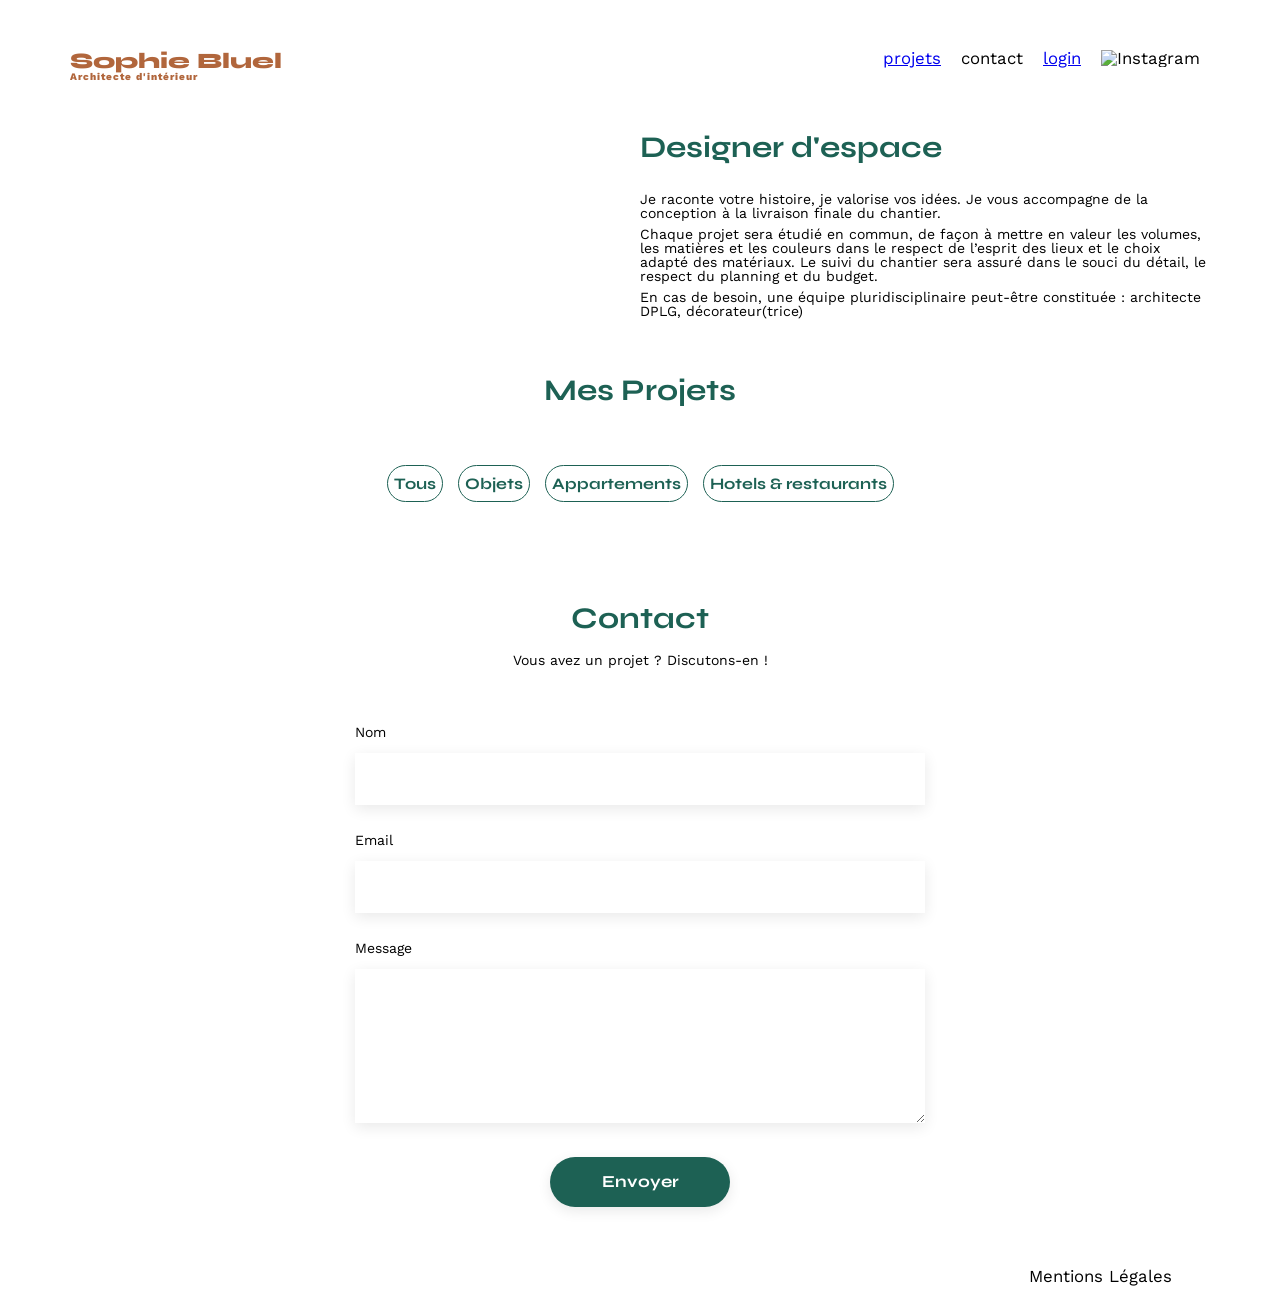
==== FrontEnd/index.html @ 53d82fec "modale creation" ====
<!DOCTYPE html>
<html lang="fr">

<head>
	<meta charset="UTF-8">
	<title>Sophie Bluel - Architecte d'intérieur</title>
	<meta name="viewport" content="width=device-width, initial-scale=1.0">
	<link rel="preconnect" href="https://fonts.googleapis.com">
	<link rel="preconnect" href="https://fonts.gstatic.com" crossorigin>
	<link href="https://fonts.googleapis.com/css2?family=Syne:wght@700;800&family=Work+Sans&display=swap"
		rel="stylesheet">
	<meta name="description" content="">
	<link rel="stylesheet" href="https://cdnjs.cloudflare.com/ajax/libs/font-awesome/6.2.1/css/all.min.css"
		integrity="sha512-MV7K8+y+gLIBoVD59lQIYicR65iaqukzvf/nwasF0nqhPay5w/9lJmVM2hMDcnK1OnMGCdVK+iQrJ7lzPJQd1w=="
		crossorigin="anonymous" referrerpolicy="no-referrer" />
	<link rel="stylesheet" href="./assets/style.css">
</head>

<body>
	<header>
		<h1>Sophie Bluel <span>Architecte d'intérieur</span></h1>
		<nav>
			<ul>
				<li><a href="index.html">projets</a></li>
				<li>contact</li>
				<li><a href="login.html" id="nav-login">login</a></li>
				<li><img src="./assets/icons/instagram.png" alt="Instagram"></li>
			</ul>
		</nav>
	</header>
	<main>
		<section id="introduction">
			<figure>
				<img src="./assets/images/sophie-bluel.png" alt="">
			</figure>
			<article>
				<h2>Designer d'espace</h2>
				<p>Je raconte votre histoire, je valorise vos idées. Je vous accompagne de la conception à la livraison
					finale du chantier.</p>
				<p>Chaque projet sera étudié en commun, de façon à mettre en valeur les volumes, les matières et les
					couleurs dans le respect de l’esprit des lieux et le choix adapté des matériaux. Le suivi du
					chantier sera assuré dans le souci du détail, le respect du planning et du budget.</p>
				<p>En cas de besoin, une équipe pluridisciplinaire peut-être constituée : architecte DPLG,
					décorateur(trice)</p>
			</article>
		</section>
		<section id="portfolio">
			<h2>Mes Projets</h2>
			<div class="filter">
				<button class="btnTous" data-categoryId="0">Tous</button>
				<button class="btnObjets" data-categoryId="1">Objets</button>
				<button class="btnAppartements" data-categoryId="2">Appartements</button>
				<button class="btnHotelsRestaurants" data-categoryId="3">Hotels & restaurants</button>
			</div>
			<div class="gallery">
			</div>
		</section>
		<section id="contact">
			<h2>Contact</h2>
			<p>Vous avez un projet ? Discutons-en !</p>
			<form action="#" method="post">
				<label for="name">Nom</label>
				<input type="text" name="name" id="name">
				<label for="email">Email</label>
				<input type="email" name="email" id="email">
				<label for="message">Message</label>
				<textarea name="message" id="message" cols="30" rows="10"></textarea>
				<input type="submit" value="Envoyer">
			</form>
		</section>
	</main>

	<footer>
		<nav>
			<ul>
				<li>Mentions Légales</li>
			</ul>
		</nav>
	</footer>
	<dialog id="modal-container"> 
		<!-- je crée ici le container principale en dialog -->
		<div class="modal-wrapper"> 
			<!-- la div qui reprend tout les elements de la modale -->
			<div class="modal-navigation"> 
				<!-- la div qui s'occupe des boutons dans la modale -->
				<button id="modal-back" class="modal-btn" style="visibility: hidden;"><i
						class="fa-solid fa-arrow-left"></i></button> 
						<!-- je cache la fleche pour la premiere fonction de la modale -->
				<button id="modal-close" class="modal-btn"><i class="fa-solid fa-xmark"></i></button>
			</div>
			<div class="modal-gallery" class="modal-view">
				<!-- div de la galerie -->

			</div>
			<div id="modal-add" class="modal-view"> 
				<!-- div de quand user doit ajouter des photos -->
				<h3>Galerie photo</h3>
				<div class="modal-gallery"></div> 
				<!-- c'est dans cette div "vide" que je placerais les photos de l'api -->
				<button id="btn-add-form" class="modal-submit-btn">Ajouter une photo</button>
			</div>
			<div id="" modal-view-add class="modal-view" style="display: none;">
				<!-- ajout des photos -->
				<h3>Ajout photos</h3>
				<form id="modal-add-form">
					<input type="submit" value="Valider" class="modal-submit-btn" disabled>
				</form>
			</div>
		</div>
	</dialog>
	<script src="./assets/js/work.js"></script>
	<script src="./assets/js/admin.js"></script>
</body>

</html>
---- FrontEnd/assets/style.css ----
/* http://meyerweb.com/eric/tools/css/reset/
   v2.0 | 20110126
   License: none (public domain)
*/

html,
body,
div,
span,
applet,
object,
iframe,
h1,
h2,
h3,
h4,
h5,
h6,
p,
blockquote,
pre,
a,
abbr,
acronym,
address,
big,
cite,
code,
del,
dfn,
em,
img,
ins,
kbd,
q,
s,
samp,
small,
strike,
strong,
sub,
sup,
tt,
var,
b,
u,
i,
center,
dl,
dt,
dd,
ol,
ul,
li,
fieldset,
form,
label,
legend,
table,
caption,
tbody,
tfoot,
thead,
tr,
th,
td,
article,
aside,
canvas,
details,
embed,
figure,
figcaption,
footer,
header,
hgroup,
menu,
nav,
output,
ruby,
section,
summary,
time,
mark,
audio,
video {
	margin: 0;
	padding: 0;
	border: 0;
	font-size: 100%;
	font: inherit;
	vertical-align: baseline;
}

/* HTML5 display-role reset for older browsers */
article,
aside,
details,
figcaption,
figure,
footer,
header,
hgroup,
menu,
nav,
section {
	display: block;
}

body {
	line-height: 1;
}

ol,
ul {
	list-style: none;
}

blockquote,
q {
	quotes: none;
}

blockquote:before,
blockquote:after,
q:before,
q:after {
	content: '';
	content: none;
}

table {
	border-collapse: collapse;
	border-spacing: 0;
}

/** end reset css**/
body {
	max-width: 1140px;
	margin: auto;
	font-family: 'Work Sans';
	font-size: 14px;
}

header {
	display: flex;
	justify-content: space-between;
	margin: 50px 0;
}

section {
	margin: 50px 0
}

h1 {
	display: flex;
	flex-direction: column;
	font-family: 'Syne';
	font-size: 22px;
	font-weight: 800;
	color: #B1663C
}

h1>span {
	font-family: 'Work Sans';
	font-size: 10px;
	letter-spacing: 0.1em;
	;
}

h2 {
	font-family: 'Syne';
	font-weight: 700;
	font-size: 30px;
	color: #1D6154
}

nav ul {
	display: flex;
	align-items: center;
	list-style-type: none;

}

nav li {
	padding: 0 10px;
	font-size: 1.2em;
}

li:hover {
	color: #B1663C;
}

#introduction {
	display: flex;
	align-items: center;
}

#introduction figure {
	flex: 1
}

#introduction img {
	display: block;
	margin: auto;
	width: 80%;
}

#introduction article {
	flex: 1
}

#introduction h2 {
	margin-bottom: 1em;
}

#introduction p {
	margin-bottom: 0.5em;
}

#portfolio {
	display: flex;
	flex-direction: column;
	align-items: center;
}

#portfolio h2 {
	text-align: center;
	margin-bottom: 1em;
}

.gallery {
	width: 100%;
	display: grid;
	grid-template-columns: 1fr 1fr 1fr;
	grid-column-gap: 20px;
	grid-row-gap: 20px;
}

.gallery img {
	width: 100%;

}


.filter {
	width: 585px;
	height: 38px;
	display: flex;
	gap: 15px;
	justify-content: center;
	margin-top: 30px;
	margin-bottom: 50px;
}

button {

	/* width: 100px; */
	height: 37px;
	border-radius: 60px;
	border-width: 1px;
	color: #1D6154;
	background-color: #FFFFFF;
	border: 1px solid
}

.filter button {
	font-family: Syne;
	font-weight: 700;
	font-style: Bold;
	font-size: 16px;
	line-height: 100%;
	letter-spacing: 0%;
	text-align: center;
}

button:hover {
	background-color: #1D6154;
	color: #FFFFFF;
	opacity: 1;
}

#contact {
	width: 50%;
	margin: auto;
}

#contact>* {
	text-align: center;

}

#contact h2 {
	margin-bottom: 20px;
}

#contact form {
	text-align: left;
	margin-top: 30px;
	display: flex;
	flex-direction: column;
}

#contact input {
	height: 50px;
	font-size: 1.2em;
	border: none;
	box-shadow: 0px 4px 14px rgba(0, 0, 0, 0.09);
}

#contact label {
	margin: 2em 0 1em 0;
}

#contact textarea {
	border: none;
	box-shadow: 0px 4px 14px rgba(0, 0, 0, 0.09);
}

input[type="submit"] {
	font-family: 'Syne';
	font-weight: 700;
	color: white;
	background-color: #1D6154;
	margin: 2em auto;
	width: 180px;
	text-align: center;
	border-radius: 60px;
}

footer nav ul {
	display: flex;
	justify-content: flex-end;
	margin: 2em
}

li .nav-login .h2 {
	display: flex;
	flex-direction: column;
}

#login form {
	display: flex;
	flex-direction: column;
	width: 379px;
	height: 51px;
}

#login form input {
	width: 379px;
	height: 51px;
}

#login {
	display: flex;
	flex-direction: column;
}

#admin-banner {
	background-color: #000000;
	color: #ffffff;
	text-align: center;
	padding: 15px 0;
	font-family: 'Work Sans', sans-serif;
	font-size: 14px;
	width: 100%;
}

.modify-btn {
	font-family: 'Work Sans', sans-serif;
	font-size: 14px;
	font-weight: 400;
	color: #000000;
	margin-left: 20px;
	cursor: pointer;

}
body{
	/* margin: 0px; */
	/* padding: 0px; */
}
dialog#modal-container::backdrop {
    background-color: rgba(0, 0, 0, 0.7);
}
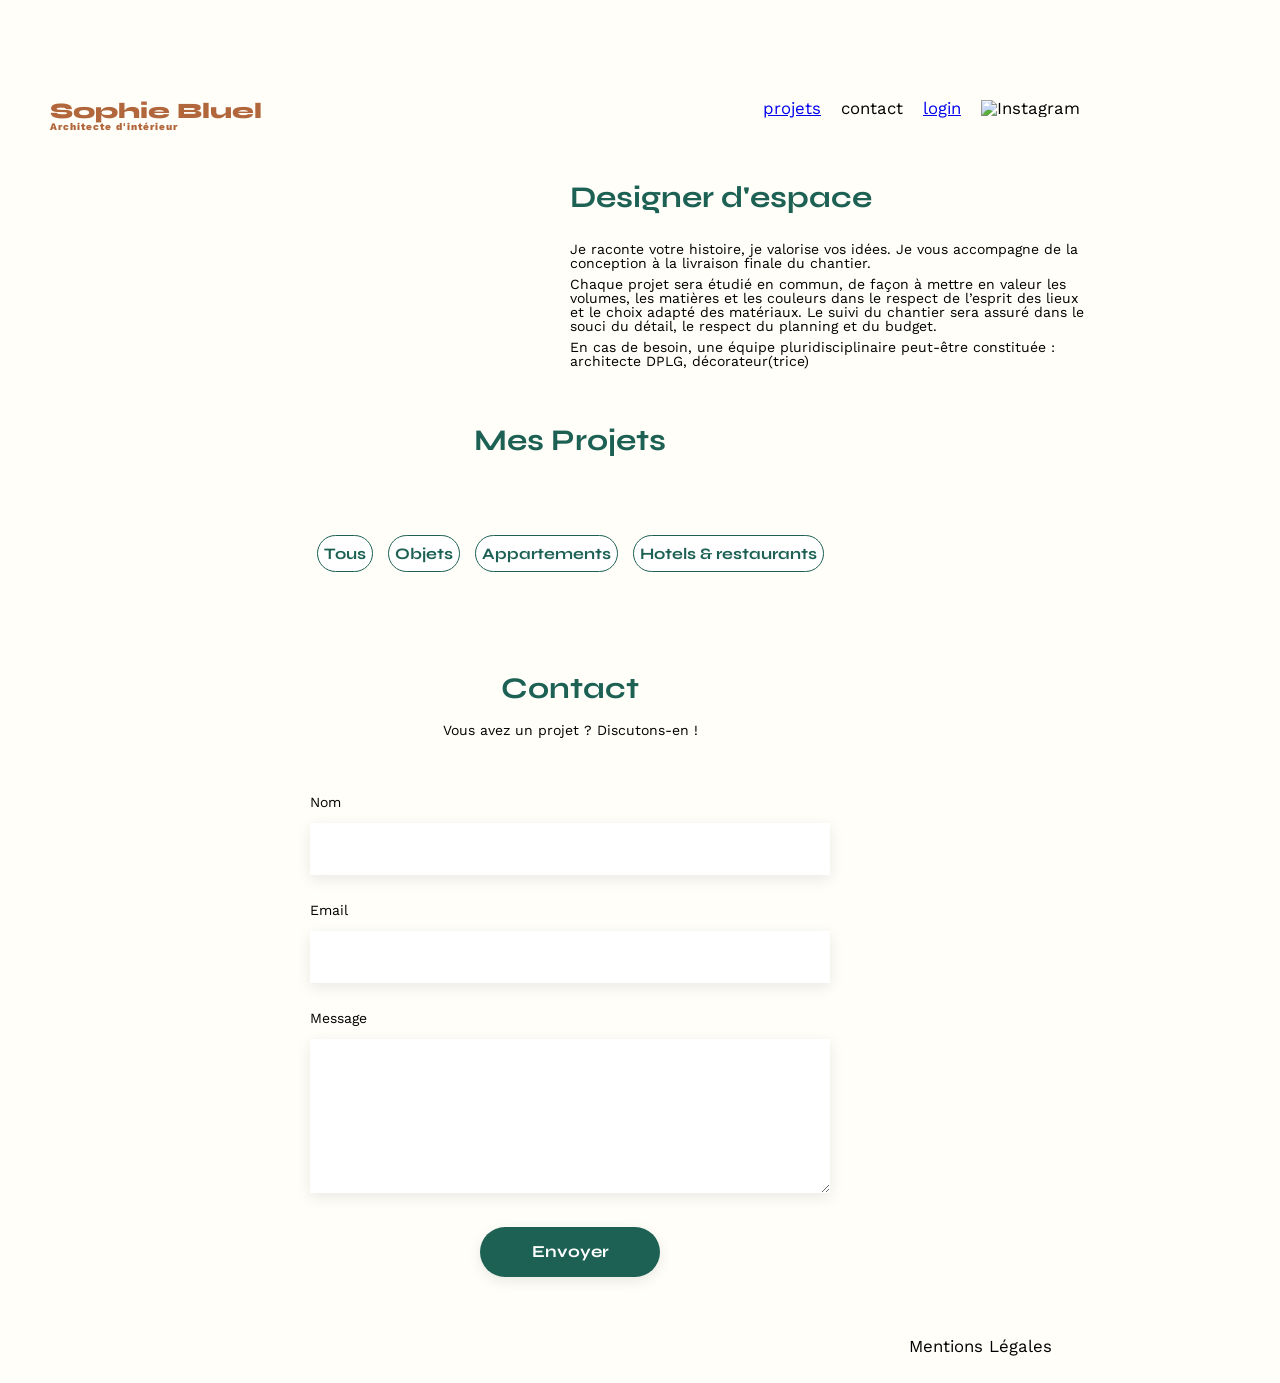
==== commit 8b5fec1d: "login page css" ====
--- a/FrontEnd/index.html
+++ b/FrontEnd/index.html
@@ -14,6 +14,7 @@
 		integrity="sha512-MV7K8+y+gLIBoVD59lQIYicR65iaqukzvf/nwasF0nqhPay5w/9lJmVM2hMDcnK1OnMGCdVK+iQrJ7lzPJQd1w=="
 		crossorigin="anonymous" referrerpolicy="no-referrer" />
 	<link rel="stylesheet" href="./assets/style.css">
+	<link rel="stylesheet" href="./admin.css">
 </head>
 
 <body>
@@ -77,25 +78,25 @@
 			</ul>
 		</nav>
 	</footer>
-	<dialog id="modal-container"> 
+	<dialog id="modal-container">
 		<!-- je crée ici le container principale en dialog -->
-		<div class="modal-wrapper"> 
+		<div class="modal-wrapper">
 			<!-- la div qui reprend tout les elements de la modale -->
-			<div class="modal-navigation"> 
+			<div class="modal-navigation">
 				<!-- la div qui s'occupe des boutons dans la modale -->
 				<button id="modal-back" class="modal-btn" style="visibility: hidden;"><i
-						class="fa-solid fa-arrow-left"></i></button> 
-						<!-- je cache la fleche pour la premiere fonction de la modale -->
+						class="fa-solid fa-arrow-left"></i></button>
+				<!-- je cache la fleche pour la premiere fonction de la modale -->
 				<button id="modal-close" class="modal-btn"><i class="fa-solid fa-xmark"></i></button>
 			</div>
 			<div class="modal-gallery" class="modal-view">
 				<!-- div de la galerie -->
 
 			</div>
-			<div id="modal-add" class="modal-view"> 
+			<div id="modal-add" class="modal-view">
 				<!-- div de quand user doit ajouter des photos -->
 				<h3>Galerie photo</h3>
-				<div class="modal-gallery"></div> 
+				<div class="modal-gallery"></div>
 				<!-- c'est dans cette div "vide" que je placerais les photos de l'api -->
 				<button id="btn-add-form" class="modal-submit-btn">Ajouter une photo</button>
 			</div>
--- a/FrontEnd/assets/style.css
+++ b/FrontEnd/assets/style.css
@@ -140,6 +140,8 @@
 	margin: auto;
 	font-family: 'Work Sans';
 	font-size: 14px;
+	margin: 0;
+	padding: 0;
 }
 
 header {
@@ -224,10 +226,10 @@
 	align-items: center;
 }
 
-#portfolio h2 {
+/* #portfolio h2 {
 	text-align: center;
 	margin-bottom: 1em;
-}
+} */
 
 .gallery {
 	width: 100%;
@@ -357,13 +359,31 @@
 }
 
 #admin-banner {
+	position: fixed;
+	top: 0;
+	left: 0;
+	width: 100vw;
+	/* vw= Viewport Width permet a la banniere de sadapter a la largeur de la fenêtre d'affichage) */
 	background-color: #000000;
 	color: #ffffff;
 	text-align: center;
 	padding: 15px 0;
 	font-family: 'Work Sans', sans-serif;
 	font-size: 14px;
-	width: 100%;
+	z-index: 1000;
+}
+
+header {
+	margin-top: 100px;
+}
+
+header,
+main,
+footer {
+	max-width: 1140px;
+	margin-left: auto;
+	margin-right: auto;
+	padding: 0 50px;
 }
 
 .modify-btn {
@@ -375,10 +395,7 @@
 	cursor: pointer;
 
 }
-body{
-	/* margin: 0px; */
-	/* padding: 0px; */
-}
+
 dialog#modal-container::backdrop {
-    background-color: rgba(0, 0, 0, 0.7);
+	background-color: rgba(0, 0, 0, 0.7);
 }
--- a/FrontEnd/admin.css
+++ b/FrontEnd/admin.css
@@ -0,0 +1,66 @@
+dialog#modal-container {
+    border-radius: 10px;
+    border: none;
+    background: white;
+    padding: 0;
+    position: fixed;
+    top: 50%;
+    left: 50%;
+    transform: translate(-50%, -50%);
+    /* translate va permettre de modifier la position modale */
+    z-index: 2000;
+    /* z-index gere la superposition, ici je veux que ce soit devant tout */
+}
+
+dialog#modal-container::backdrop {
+    background-color: rgba(0, 0, 0, 0.3);
+    width: 100%;
+    height: 100%;
+    /* en % */
+    border-radius: 10px;
+}
+
+/* le backdrop c'est arriere de la modale un peu grisé */
+.modal-wrapper {
+    width: 630px;
+    box-sizing: border-box;
+    padding: 30px;
+    background-color: #ffffff;
+}
+
+.modifyBtn {
+    font-size: 14px;
+    color: rgba(0, 0, 0, 1);
+
+    font-family: 'Work Sans', sans-serif;
+    vertical-align: middle;
+    margin-left: 15px;
+    font-weight: 400;
+}
+
+#portfolio h2 {
+    color: rgba(29, 97, 84, 1);
+    font-family: Syne;
+    font-weight: 700;
+    font-size: 30px;
+    line-height: 100%;
+    letter-spacing: 0%;
+    text-align: center;
+    margin: 0px 0 50px 0;
+
+}
+
+#modal-wrapper {
+    width: 100%;
+}
+
+#modal-gallery {
+    width: 630px;
+    height: 688px;
+
+    border-radius: 10px;
+
+}
+body{
+    background-color: #FFFEF8;
+}
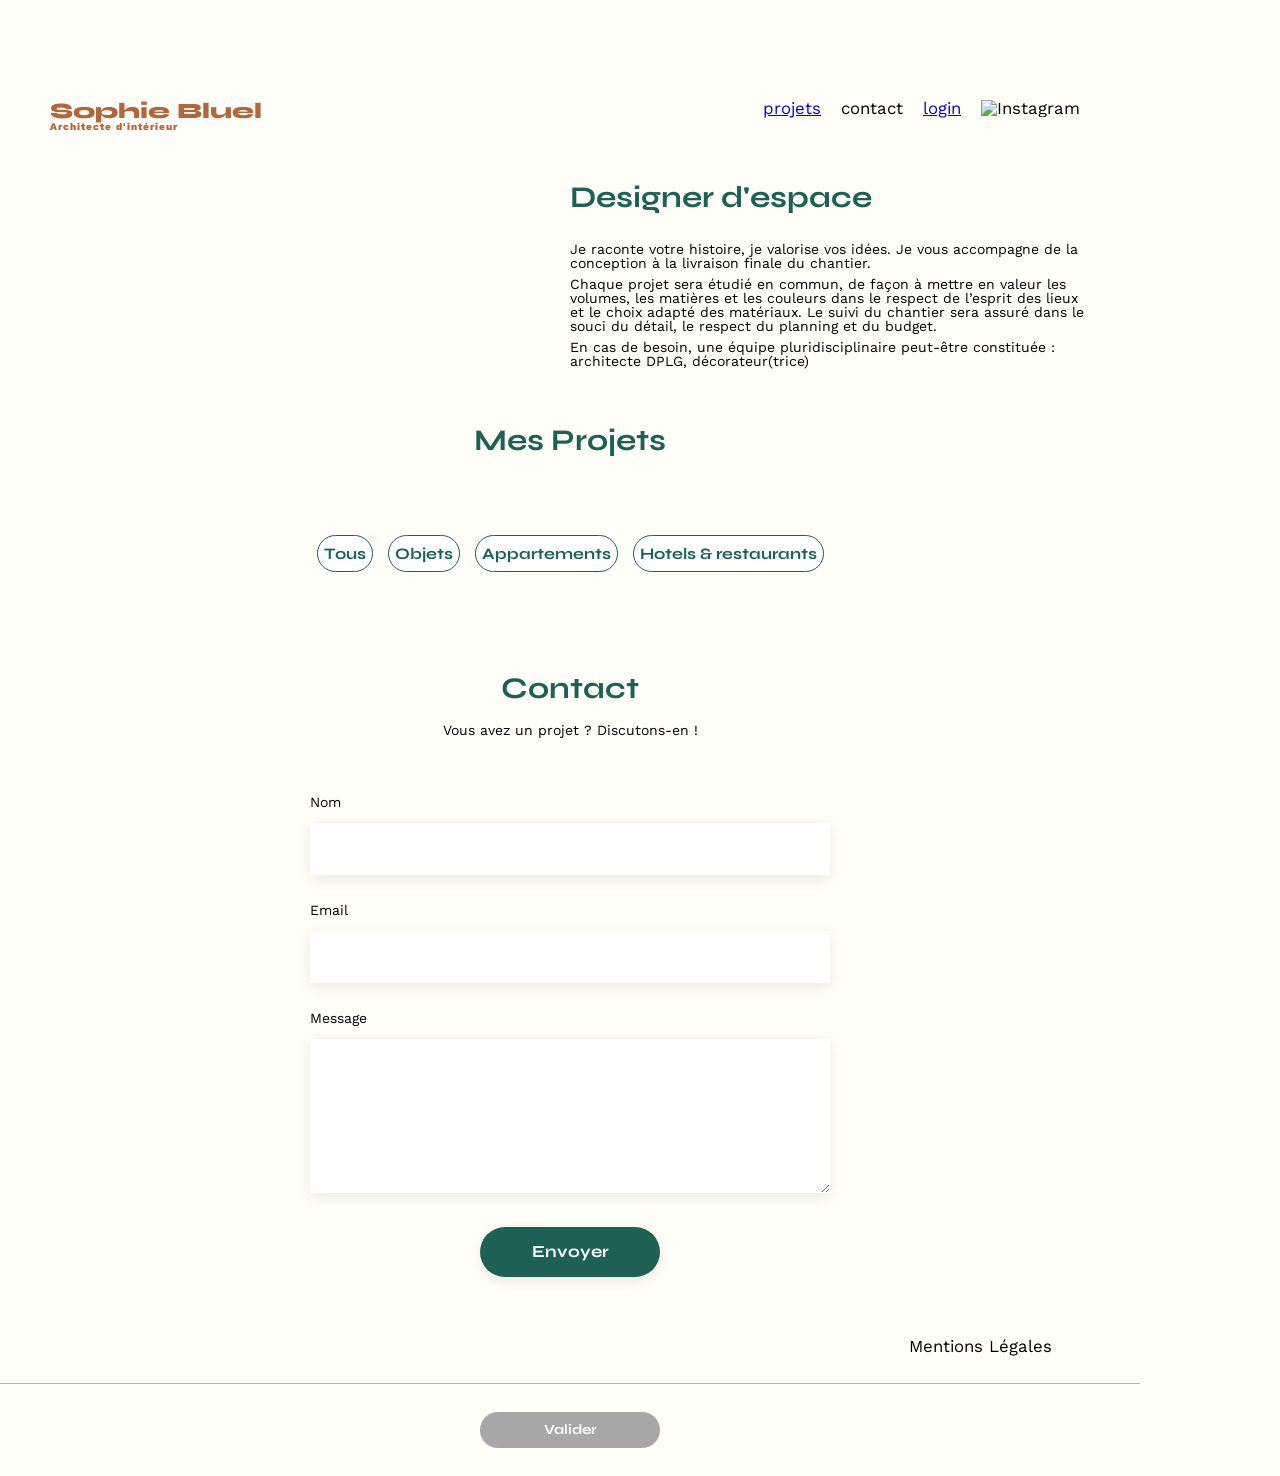
==== commit 69732c8a: "add form" ====
--- a/FrontEnd/index.html
+++ b/FrontEnd/index.html
@@ -79,38 +79,76 @@
 		</nav>
 	</footer>
 	<dialog id="modal-container">
-		<!-- je crée ici le container principale en dialog -->
+		<!-- Container principal de la modale -->
 		<div class="modal-wrapper">
 			<!-- la div qui reprend tout les elements de la modale -->
 			<div class="modal-navigation">
 				<!-- la div qui s'occupe des boutons dans la modale -->
-				<button id="modal-back" class="modal-btn" style="visibility: hidden;"><i
-						class="fa-solid fa-arrow-left"></i></button>
-				<!-- je cache la fleche pour la premiere fonction de la modale -->
-				<button id="modal-close" class="modal-btn"><i class="fa-solid fa-xmark"></i></button>
-			</div>
-			<div class="modal-gallery" class="modal-view">
-				<!-- div de la galerie -->
-
+				<button id="modal-back" class="modal-btn" style="visibility: hidden;">
+					<i class="fa-solid fa-arrow-left"></i>
+					<!-- je cache la fleche pour la premiere fonction de la modale -->
+				</button>
+				<button id="modal-close" class="modal-btn">
+					<i class="fa-solid fa-xmark"></i>
+				</button>
 			</div>
 			<div id="modal-add" class="modal-view">
 				<!-- div de quand user doit ajouter des photos -->
+
 				<h3>Galerie photo</h3>
+				<!-- l'unique div où le JS va injecter les photos -->
 				<div class="modal-gallery"></div>
+				<!-- div de la galerie -->
 				<!-- c'est dans cette div "vide" que je placerais les photos de l'api -->
+				<hr class="modal-separator">
+				<!-- la ligne de separation grisé dans la modale -->
 				<button id="btn-add-form" class="modal-submit-btn">Ajouter une photo</button>
 			</div>
-			<div id="" modal-view-add class="modal-view" style="display: none;">
-				<!-- ajout des photos -->
-				<h3>Ajout photos</h3>
-				<form id="modal-add-form">
-					<input type="submit" value="Valider" class="modal-submit-btn" disabled>
-				</form>
+			<div id="modal-view-add" class="modal-view" style="display: none;">
+				<h3>Ajout photo</h3>
+		<form id="modal-add-form">
+    <!-- Zone d'upload et d'aperçu de l'image -->
+    <div class="upload-container">
+        <i class="fa-regular fa-image image-icon"></i>
+        <label class="btn-upload" for="file-upload">+ Ajouter photo</label>
+        <input type="file" id="file-upload" accept="image/png, image/jpeg" style="display: none;" required />
+        <p class="upload-info">jpg, png : 4mo max</p>
+        <!-- Balise img dédiée à la preview avec FileReader -->
+        <img id="image-preview" src="#" alt="Aperçu de la photo" style="display: none;" />
+    </div>
+
+    <!-- Champ de saisie pour le Titre -->
+    <div class="form-group">
+        <label for="form-title">Titre</label>
+        <input type="text" id="form-title" required>
+    </div>
+
+    <!-- Champ de sélection pour la Catégorie -->
+    <div class="form-group">
+        <label for="form-category">Catégorie</label>
+        <select id="form-category" required>
+            <option value=""></option>
+        </select>
+    </div>
+
+    <hr class="modal-separator">
+    <!-- Ajout de l'id "btn-submit-photo" pour le cibler facilement en JS -->
+    <input type="submit" id="btn-submit-photo" value="Valider" class="modal-submit-btn" disabled>
+</form>
 			</div>
+
 		</div>
 	</dialog>
 	<script src="./assets/js/work.js"></script>
 	<script src="./assets/js/admin.js"></script>
 </body>
 
-</html>+</html>
+
+
+		<form id="modal-add-form">
+					<!-- futurs inputs pour l'ajout d'image iront ici -->
+
+					<hr class="modal-separator">
+					<input type="submit" value="Valider" class="modal-submit-btn" disabled>
+				</form>
--- a/FrontEnd/admin.css
+++ b/FrontEnd/admin.css
@@ -3,29 +3,53 @@
     border: none;
     background: white;
     padding: 0;
-    position: fixed;
+    /* position: fixed;
     top: 50%;
     left: 50%;
     transform: translate(-50%, -50%);
-    /* translate va permettre de modifier la position modale */
+    translate va permettre de modifier la position modale */
     z-index: 2000;
     /* z-index gere la superposition, ici je veux que ce soit devant tout */
 }
 
 dialog#modal-container::backdrop {
     background-color: rgba(0, 0, 0, 0.3);
-    width: 100%;
+    /* width: 100%;
     height: 100%;
-    /* en % */
-    border-radius: 10px;
+    en %
+    border-radius: 10px; */
 }
 
 /* le backdrop c'est arriere de la modale un peu grisé */
+
 .modal-wrapper {
     width: 630px;
+    /* max-width: 90%; */
     box-sizing: border-box;
-    padding: 30px;
+    padding: 60px 105px;
     background-color: #ffffff;
+    display: flex;
+    flex-direction: column;
+}
+
+.modal-navigation {
+    display: flex;
+    justify-content: space-between;
+    width: 100%;
+    margin-bottom: 10px;
+}
+
+.modal-btn {
+    background: none;
+    border: none;
+    padding: 0;
+    margin: 0;
+    cursor: pointer;
+    font-size: 20px;
+    color: #000000;
+    width: auto;
+    height: auto;
+    outline: none;
 }
 
 .modifyBtn {
@@ -54,13 +78,156 @@
     width: 100%;
 }
 
-#modal-gallery {
-    width: 630px;
-    height: 688px;
-
-    border-radius: 10px;
-
-}
-body{
+.modal-gallery {
+    display: grid;
+    grid-template-columns: repeat(5, 1fr);
+    /* ici 5 colonnes de taille egales */
+    column-gap: 10px;
+    /* espace horizontal */
+    row-gap: 10px;
+    /* espace vertical */
+    margin-top: 45px;
+    margin-bottom: 45px;
+}
+
+.modal-gallery figure {
+    width: 100%;
+    margin: 0;
+    padding: 0;
+    position: relative;
+    /* permet d'ajuster pour la poublle a inserer a coté image */
+}
+
+.modal-gallery figure img {
+    width: 100%;
+    height: 105px;
+    object-fit: cover;
+    display: block;
+    display: flex;
+   justify-content: space-between;
+    top: 796px;
+    left: 853.2px;
+    opacity: 1;
+
+}
+
+.modal-gallery .trash-btn {
+    position: absolute;
+    top: 6px;
+    right: 6px;
+    background-color: #000000;
+    color: #ffffff;
+    border: none;
+    border-radius: 2px;
+    width: 17px;
+    height: 17px;
+    cursor: pointer;
+    display: flex;
+    align-items: center;
+    justify-content: center;
+    font-size: 9px;
+}
+
+body {
     background-color: #FFFEF8;
+}
+
+.modal-view h3 {
+    font-family: 'Work Sans', sans-serif;
+    font-size: 26px;
+    font-weight: 400;
+    text-align: center;
+    color: #000000;
+    margin: 0px 0 45px 0;
+}
+
+/* La grille de 5 colonnes corrigée */
+.modal-gallery {
+    display: grid;
+    grid-template-columns: repeat(5, 1fr);
+    column-gap: 10px;
+    row-gap: 20px;
+    margin-bottom: 45px;
+    width: 100%;
+}
+
+.modal-gallery figure {
+    width: 100%;
+    margin: 0;
+    padding: 0;
+    position: relative;
+    /* Positionnement de référence pour la poubelle */
+}
+
+.modal-gallery figure img {
+    width: 100%;
+    height: 105px;
+    object-fit: cover;
+    display: block;
+}
+
+/* Bouton poubelle sur chaque image */
+.modal-gallery .trash-btn {
+    position: absolute;
+    top: 6px;
+    right: 6px;
+    background-color: #000000;
+    color: #ffffff;
+    border: none;
+    border-radius: 2px;
+    width: 17px;
+    height: 17px;
+    cursor: pointer;
+    display: flex;
+    align-items: center;
+    justify-content: center;
+    font-size: 9px;
+    padding: 0;
+}
+
+/* Ligne de séparation grise de la maquette */
+.modal-separator {
+    width: 100%;
+    border: none;
+    border-top: 1px solid #B3B3B3;
+    margin: 0 0 25px 0;
+}
+
+
+.modal-submit-btn {
+    font-family: 'Syne', sans-serif;
+    font-weight: 700;
+    color: #ffffff;
+    background-color: #1D6154;
+    border: none;
+    width: 262px;
+    height: 36px;
+    margin: 0 auto;
+    /* Centre le bouton horizontalement */
+    border-radius: 60px;
+    font-size: 14px;
+    cursor: pointer;
+    display: block;
+    text-align: center;
+}
+
+.modal-submit-btn:disabled {
+    background-color: #A7A7A7;
+    cursor: not-allowed;
+}
+
+body {
+    background-color: #FFFEF8;
+}
+
+h3 {
+    font-family: Work Sans;
+    font-weight: 400;
+    font-style: Regular;
+    font-size: 26px;
+    leading-trim: NONE;
+    line-height: 100%;
+    letter-spacing: 0%;
+    text-align: center;
+
 }
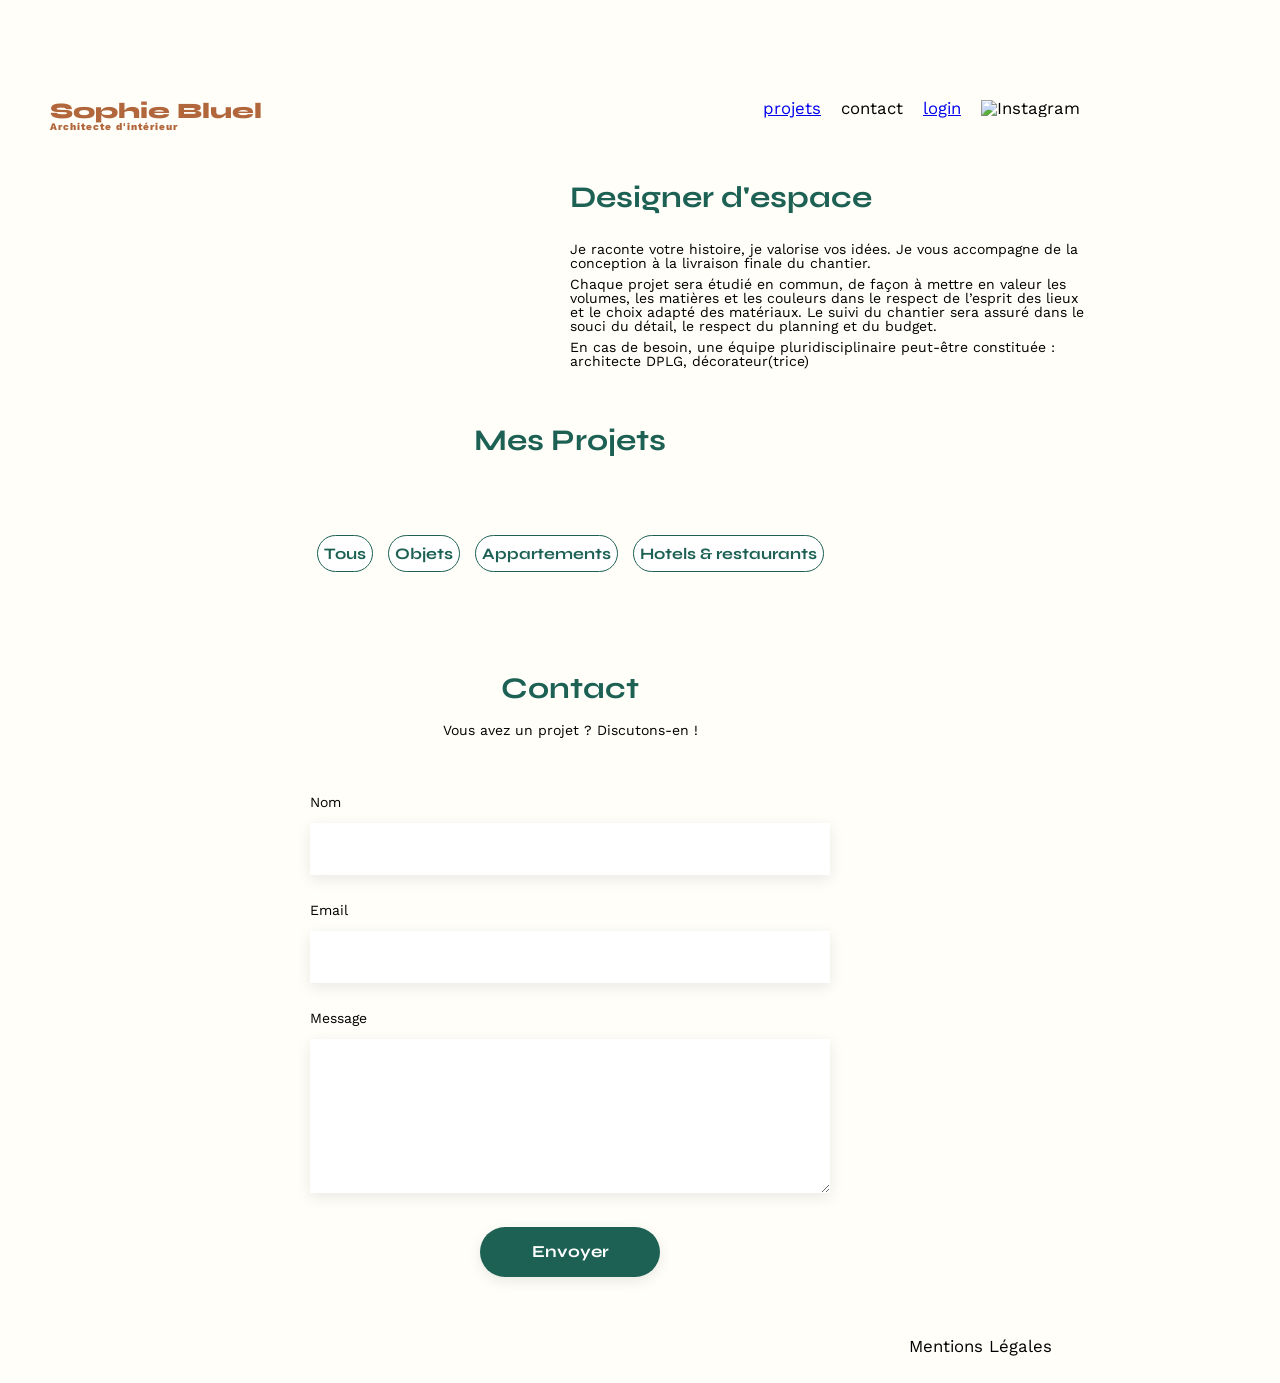
==== commit 1fe33c12: "add modalCategory+formErrorMessage" ====
--- a/FrontEnd/index.html
+++ b/FrontEnd/index.html
@@ -70,7 +70,6 @@
 			</form>
 		</section>
 	</main>
-
 	<footer>
 		<nav>
 			<ul>
@@ -78,63 +77,57 @@
 			</ul>
 		</nav>
 	</footer>
+
 	<dialog id="modal-container">
 		<!-- Container principal de la modale -->
 		<div class="modal-wrapper">
 			<!-- la div qui reprend tout les elements de la modale -->
 			<div class="modal-navigation">
 				<!-- la div qui s'occupe des boutons dans la modale -->
-				<button id="modal-back" class="modal-btn" style="visibility: hidden;">
+				<button id="modal-back" class="modal-btn" type="button" style="visibility: hidden;">
 					<i class="fa-solid fa-arrow-left"></i>
 					<!-- je cache la fleche pour la premiere fonction de la modale -->
 				</button>
-				<button id="modal-close" class="modal-btn">
+				<button id="modal-close" class="modal-btn" type="button">
 					<i class="fa-solid fa-xmark"></i>
 				</button>
 			</div>
 			<div id="modal-add" class="modal-view">
-				<!-- div de quand user doit ajouter des photos -->
-
 				<h3>Galerie photo</h3>
-				<!-- l'unique div où le JS va injecter les photos -->
 				<div class="modal-gallery"></div>
-				<!-- div de la galerie -->
-				<!-- c'est dans cette div "vide" que je placerais les photos de l'api -->
 				<hr class="modal-separator">
-				<!-- la ligne de separation grisé dans la modale -->
-				<button id="btn-add-form" class="modal-submit-btn">Ajouter une photo</button>
+				<button id="btn-add-form" class="modal-submit-btn" type="button">Ajouter une photo</button>
 			</div>
 			<div id="modal-view-add" class="modal-view" style="display: none;">
-				<h3>Ajout photo</h3>
-		<form id="modal-add-form">
-    <!-- Zone d'upload et d'aperçu de l'image -->
-    <div class="upload-container">
-        <i class="fa-regular fa-image image-icon"></i>
-        <label class="btn-upload" for="file-upload">+ Ajouter photo</label>
-        <input type="file" id="file-upload" accept="image/png, image/jpeg" style="display: none;" required />
-        <p class="upload-info">jpg, png : 4mo max</p>
-        <!-- Balise img dédiée à la preview avec FileReader -->
-        <img id="image-preview" src="#" alt="Aperçu de la photo" style="display: none;" />
-    </div>
 
-    <!-- Champ de saisie pour le Titre -->
-    <div class="form-group">
-        <label for="form-title">Titre</label>
-        <input type="text" id="form-title" required>
-    </div>
+				<form id="modal-add-form">
+					<!-- Zone d'upload et d'aperçu de l'image -->
+					<div class="upload-container">
+						<i class="fa-regular fa-image image-icon"></i>
+						<label class="btn-upload" for="file-upload">+ Ajouter photo</label>
+						<input type="file" id="file-upload" accept="image/png, image/jpeg" style="display: none;"
+							required />
+						<p class="upload-info">jpg, png : 4mo max</p>
+						<!-- Balise img dédiée à la preview avec FileReader -->
+						<img id="image-preview" src="#" alt="Aperçu de la photo" style="display: none;" />
+						 <p id="error-fileAdd" class="missed-fileAdd"></p>
+					</div>
 
-    <!-- Champ de sélection pour la Catégorie -->
-    <div class="form-group">
-        <label for="form-category">Catégorie</label>
-        <select id="form-category" required>
-            <option value=""></option>
-        </select>
-    </div>
-
-    <hr class="modal-separator">
-    <!-- Ajout de l'id "btn-submit-photo" pour le cibler facilement en JS -->
-    <input type="submit" id="btn-submit-photo" value="Valider" class="modal-submit-btn" disabled>
-</form>
+					<div class="form-group">
+						<label for="form-title">Titre</label>
+						<input type="text" id="form-title" required>
+						 <p id="error-title" class="missed-text"></p>
+					</div>
+					<div class="form-group">
+						<label for="form-category">Catégorie</label>
+						<select id="form-category" required>
+							<option value=""></option>
+							 <p id="error-category" class="missed-category"></p>
+						</select>
+					</div>
+					<hr class="modal-separator">
+					<input type="submit" id="btn-submit-photo" value="Valider" class="modal-submit-btn" disabled>
+				</form>
 			</div>
 
 		</div>
@@ -143,12 +136,4 @@
 	<script src="./assets/js/admin.js"></script>
 </body>
 
-</html>
-
-
-		<form id="modal-add-form">
-					<!-- futurs inputs pour l'ajout d'image iront ici -->
-
-					<hr class="modal-separator">
-					<input type="submit" value="Valider" class="modal-submit-btn" disabled>
-				</form>+</html>
--- a/FrontEnd/admin.css
+++ b/FrontEnd/admin.css
@@ -104,7 +104,7 @@
     object-fit: cover;
     display: block;
     display: flex;
-   justify-content: space-between;
+    justify-content: space-between;
     top: 796px;
     left: 853.2px;
     opacity: 1;
@@ -230,4 +230,34 @@
     letter-spacing: 0%;
     text-align: center;
 
-}+}
+
+#modal-container {
+    overflow: hidden;
+    /* Empêche l'apparition de la scrollbar sur la boîte globale */
+    padding: 30px;
+}
+
+.upload-container {
+    background-color: #E8F1F6;
+    border-radius: 3%;
+    height: 169px;
+    display: flex;
+    flex-direction: column;
+    align-items: center;
+    justify-content: center;
+
+}
+
+#image-preview {
+    width: 100%;
+    height: 100%;
+    object-fit: contain;
+    background-color: rgba(255, 255, 255, 1);
+    border-radius: 3px;
+}
+
+
+
+
+/* modal-add-form upload-container btn-upload file-upload image-preview */
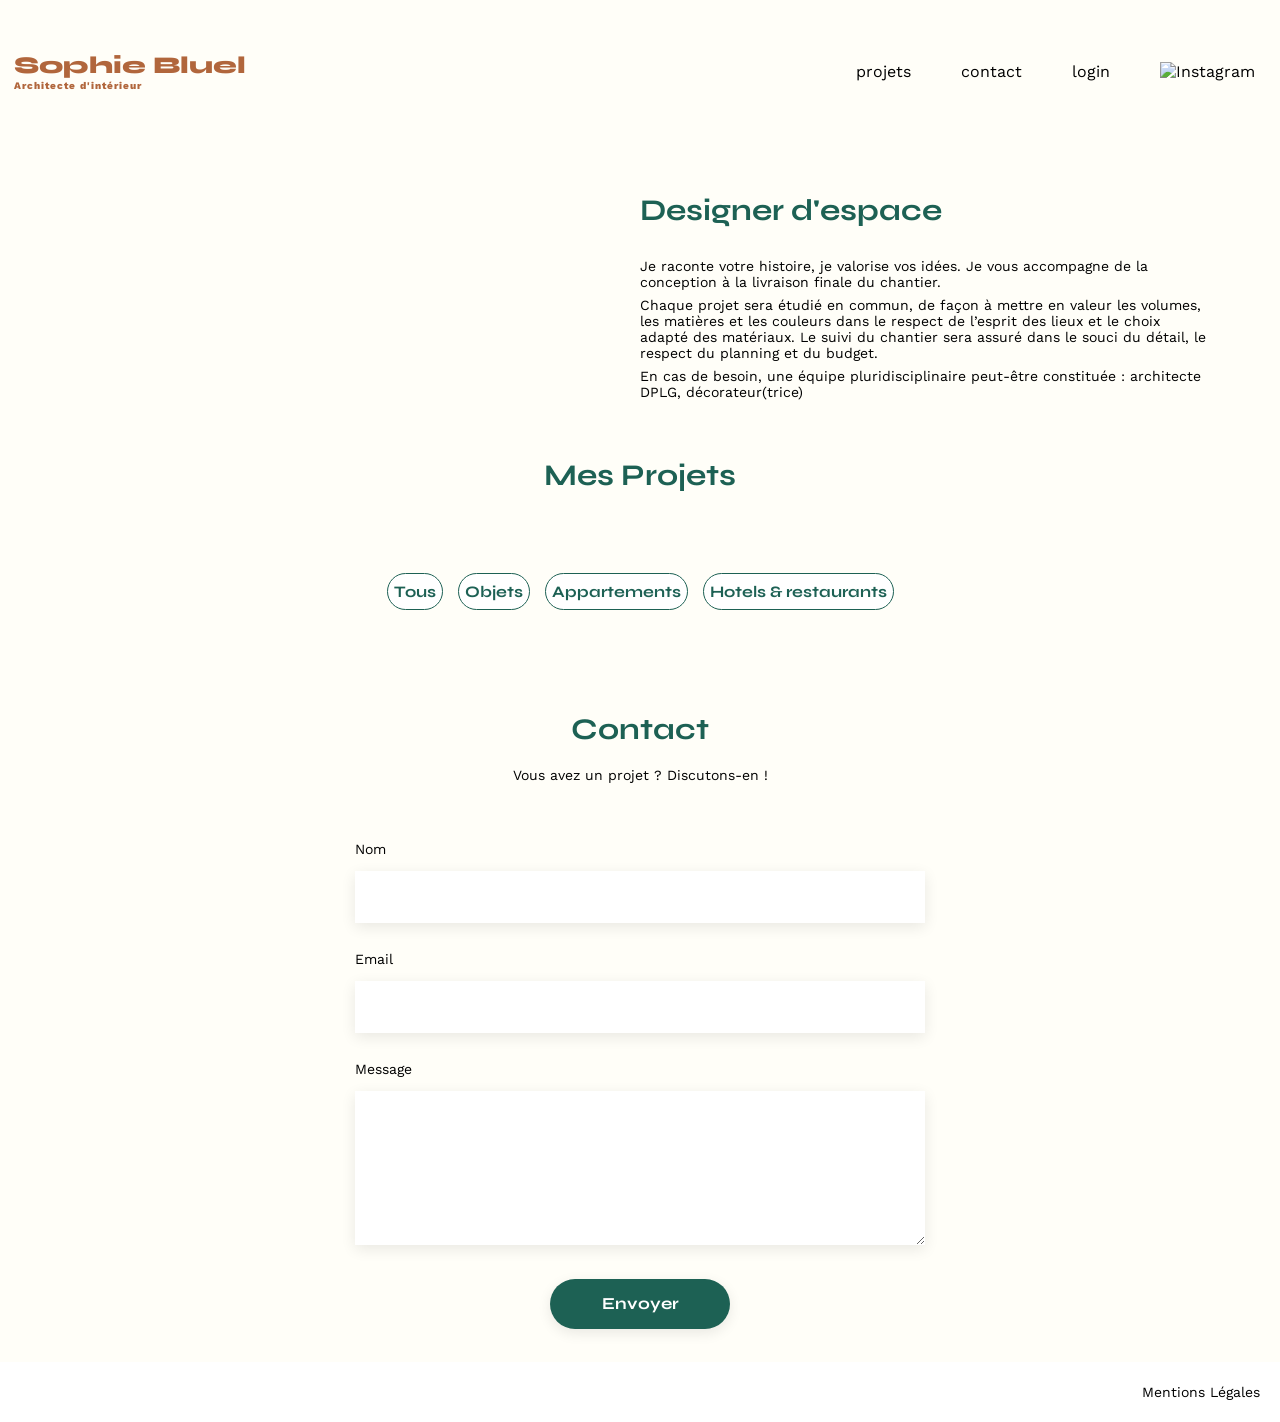
==== commit b4852929: "css update" ====
--- a/FrontEnd/index.html
+++ b/FrontEnd/index.html
@@ -22,10 +22,10 @@
 		<h1>Sophie Bluel <span>Architecte d'intérieur</span></h1>
 		<nav>
 			<ul>
-				<li><a href="index.html">projets</a></li>
-				<li>contact</li>
-				<li><a href="login.html" id="nav-login">login</a></li>
-				<li><img src="./assets/icons/instagram.png" alt="Instagram"></li>
+				<li><a href="#portfolio">projets</a></li>
+				<li><a href="#contact">contact</a></li>
+				<li><a href="login.html">login</a></li>
+				<li><a href="#"><img src="./assets/icons/instagram.png" alt="Instagram"></a></li>
 			</ul>
 		</nav>
 	</header>
@@ -99,7 +99,7 @@
 				<button id="btn-add-form" class="modal-submit-btn" type="button">Ajouter une photo</button>
 			</div>
 			<div id="modal-view-add" class="modal-view" style="display: none;">
-
+				<h3>Ajout photo</h3>
 				<form id="modal-add-form">
 					<!-- Zone d'upload et d'aperçu de l'image -->
 					<div class="upload-container">
@@ -110,20 +110,21 @@
 						<p class="upload-info">jpg, png : 4mo max</p>
 						<!-- Balise img dédiée à la preview avec FileReader -->
 						<img id="image-preview" src="#" alt="Aperçu de la photo" style="display: none;" />
-						 <p id="error-fileAdd" class="missed-fileAdd"></p>
+						<p id="error-fileAdd" class="missed-fileAdd"></p>
 					</div>
 
 					<div class="form-group">
 						<label for="form-title">Titre</label>
 						<input type="text" id="form-title" required>
-						 <p id="error-title" class="missed-text"></p>
+						<p id="error-title" class="missed-text"></p>
 					</div>
+					<!-- APRÈS -->
 					<div class="form-group">
 						<label for="form-category">Catégorie</label>
 						<select id="form-category" required>
 							<option value=""></option>
-							 <p id="error-category" class="missed-category"></p>
 						</select>
+						<p id="error-category" class="missed-category"></p>
 					</div>
 					<hr class="modal-separator">
 					<input type="submit" id="btn-submit-photo" value="Valider" class="modal-submit-btn" disabled>
--- a/FrontEnd/assets/style.css
+++ b/FrontEnd/assets/style.css
@@ -107,9 +107,7 @@
 	display: block;
 }
 
-body {
-	line-height: 1;
-}
+body {}
 
 ol,
 ul {
@@ -136,18 +134,21 @@
 
 /** end reset css**/
 body {
-	max-width: 1140px;
+	max-width: 100%;
 	margin: auto;
 	font-family: 'Work Sans';
 	font-size: 14px;
-	margin: 0;
-	padding: 0;
+	/* line-height: 1; */
+	overflow-x: hidden;
 }
 
 header {
 	display: flex;
 	justify-content: space-between;
-	margin: 50px 0;
+	align-items: center;
+	height: 42px;
+	margin-top: 50px;
+	margin-bottom: 100px;
 }
 
 section {
@@ -158,9 +159,10 @@
 	display: flex;
 	flex-direction: column;
 	font-family: 'Syne';
-	font-size: 22px;
+	font-size: 24px;
 	font-weight: 800;
-	color: #B1663C
+	color: #B1663C;
+	padding: 14px;
 }
 
 h1>span {
@@ -185,12 +187,27 @@
 }
 
 nav li {
-	padding: 0 10px;
-	font-size: 1.2em;
-}
-
-li:hover {
+	padding: 0 25px;
+}
+
+nav ul li a {
+	font-size: 16px;
+	font-weight: 400;
+	color: #000000;
+	text-decoration: none;
+	font-family: 'Work Sans', sans-serif;
+}
+
+nav ul li a:hover {
 	color: #B1663C;
+}
+
+
+nav ul li img,
+nav ul li .fa-instagram {
+	width: 22px;
+	height: 22px;
+	vertical-align: middle;
 }
 
 #introduction {
@@ -226,10 +243,7 @@
 	align-items: center;
 }
 
-/* #portfolio h2 {
-	text-align: center;
-	margin-bottom: 1em;
-} */
+
 
 .gallery {
 	width: 100%;
@@ -241,7 +255,8 @@
 
 .gallery img {
 	width: 100%;
-
+	height: 400px;
+	object-fit: cover;
 }
 
 
@@ -274,6 +289,8 @@
 	line-height: 100%;
 	letter-spacing: 0%;
 	text-align: center;
+	cursor: pointer;
+	display: inline-block;
 }
 
 button:hover {
@@ -331,9 +348,14 @@
 }
 
 footer nav ul {
+	max-width: 1140px;
+	width: 100%;
+	margin: 0 auto;
+	padding: 0 50px;
 	display: flex;
 	justify-content: flex-end;
-	margin: 2em
+	padding: 5px;
+
 }
 
 li .nav-login .h2 {
@@ -362,8 +384,7 @@
 	position: fixed;
 	top: 0;
 	left: 0;
-	width: 100vw;
-	/* vw= Viewport Width permet a la banniere de sadapter a la largeur de la fenêtre d'affichage) */
+	width: 100%;
 	background-color: #000000;
 	color: #ffffff;
 	text-align: center;
@@ -373,13 +394,18 @@
 	z-index: 1000;
 }
 
-header {
-	margin-top: 100px;
-}
-
-header,
-main,
+
 footer {
+	width: 100%;
+	height: 60px;
+	background-color: white;
+	display: flex;
+	justify-content: end;
+	align-items: center;
+}
+
+
+main {
 	max-width: 1140px;
 	margin-left: auto;
 	margin-right: auto;
--- a/FrontEnd/admin.css
+++ b/FrontEnd/admin.css
@@ -1,93 +1,83 @@
+body {
+    background-color: #FFFEF8;
+}
+
+/* Modal Container & Overlay */
 dialog#modal-container {
+    width: 630px;
     border-radius: 10px;
-    border: none;
     background: white;
+    max-width: 90vw;
+    /* max-height: none; */
+    border: none;
     padding: 0;
-    /* position: fixed;
-    top: 50%;
-    left: 50%;
-    transform: translate(-50%, -50%);
-    translate va permettre de modifier la position modale */
-    z-index: 2000;
-    /* z-index gere la superposition, ici je veux que ce soit devant tout */
+    overflow: hidden;
 }
 
 dialog#modal-container::backdrop {
     background-color: rgba(0, 0, 0, 0.3);
-    /* width: 100%;
-    height: 100%;
-    en %
-    border-radius: 10px; */
-}
-
-/* le backdrop c'est arriere de la modale un peu grisé */
+}
 
 .modal-wrapper {
-    width: 630px;
-    /* max-width: 90%; */
+    width: 100%;
     box-sizing: border-box;
-    padding: 60px 105px;
+    padding: 25px 105px 30px 105px;
+    /* Haut 25px, Côtés 105px, Bas 30px */
     background-color: #ffffff;
     display: flex;
     flex-direction: column;
 }
 
+#modal-wrapper {
+    width: 100%;
+}
+
+/* Navigation & Titres Modal */
 .modal-navigation {
     display: flex;
+    flex-direction: row;
     justify-content: space-between;
+    align-items: center;
     width: 100%;
     margin-bottom: 10px;
 }
 
-.modal-btn {
+.modal-navigation .modal-btn {
     background: none;
     border: none;
     padding: 0;
-    margin: 0;
     cursor: pointer;
     font-size: 20px;
     color: #000000;
-    width: auto;
-    height: auto;
-    outline: none;
-}
-
-.modifyBtn {
-    font-size: 14px;
-    color: rgba(0, 0, 0, 1);
-
-    font-family: 'Work Sans', sans-serif;
-    vertical-align: middle;
-    margin-left: 15px;
+}
+
+.modal-view h3 {
+    font-family: 'Work Sans', sans-serif;
+    font-size: 26px;
     font-weight: 400;
-}
-
-#portfolio h2 {
-    color: rgba(29, 97, 84, 1);
-    font-family: Syne;
-    font-weight: 700;
-    font-size: 30px;
-    line-height: 100%;
-    letter-spacing: 0%;
-    text-align: center;
-    margin: 0px 0 50px 0;
-
-}
-
-#modal-wrapper {
-    width: 100%;
-}
-
+    text-align: center;
+    color: #000000;
+    margin: 0 0 20px 0;
+}
+
+#modal-view-add h3 {
+    font-family: 'Work Sans', sans-serif;
+    font-size: 26px;
+    font-weight: 400;
+    text-align: center;
+    color: #000000;
+    margin: 0 0 20px 0;
+    display: block;
+}
+
+/* Modale Galerie */
 .modal-gallery {
     display: grid;
     grid-template-columns: repeat(5, 1fr);
-    /* ici 5 colonnes de taille egales */
-    column-gap: 10px;
-    /* espace horizontal */
+    column-gap: 9px;
     row-gap: 10px;
-    /* espace vertical */
-    margin-top: 45px;
-    margin-bottom: 45px;
+    margin: 0 0 20px 0;
+    width: 100%;
 }
 
 .modal-gallery figure {
@@ -95,20 +85,14 @@
     margin: 0;
     padding: 0;
     position: relative;
-    /* permet d'ajuster pour la poublle a inserer a coté image */
 }
 
 .modal-gallery figure img {
     width: 100%;
-    height: 105px;
+    height: 95px;
+    /* Hauteur exacte Figma */
     object-fit: cover;
     display: block;
-    display: flex;
-    justify-content: space-between;
-    top: 796px;
-    left: 853.2px;
-    opacity: 1;
-
 }
 
 .modal-gallery .trash-btn {
@@ -126,73 +110,85 @@
     align-items: center;
     justify-content: center;
     font-size: 9px;
-}
-
-body {
-    background-color: #FFFEF8;
-}
-
-.modal-view h3 {
-    font-family: 'Work Sans', sans-serif;
-    font-size: 26px;
-    font-weight: 400;
-    text-align: center;
-    color: #000000;
-    margin: 0px 0 45px 0;
-}
-
-/* La grille de 5 colonnes corrigée */
-.modal-gallery {
-    display: grid;
-    grid-template-columns: repeat(5, 1fr);
-    column-gap: 10px;
-    row-gap: 20px;
-    margin-bottom: 45px;
-    width: 100%;
-}
-
-.modal-gallery figure {
-    width: 100%;
+    padding: 0;
+}
+
+/* Formulaire d'ajout + Boutons */
+.upload-container {
+    position: relative;
+    background-color: #E8F1F6;
+    border-radius: 3px;
+    width: 100%;
+    height: 169px;
+    display: flex;
+    flex-direction: column;
+    align-items: center;
+    justify-content: center;
+    margin-bottom: 15px;
+    box-sizing: border-box;
+}
+
+.upload-container i,
+.upload-container .fa-image {
+    font-size: 58px;
+    color: #B9C5CC;
+    margin-bottom: 6px;
+}
+
+.btn-upload {
+    background-color: #CBD6DC;
+    color: #306685;
+    font-family: 'Work Sans', sans-serif;
+    font-weight: 500;
+    font-size: 14px;
+    padding: 10px 33px;
+    border-radius: 50px;
+    cursor: pointer;
+    margin-bottom: 7px;
+}
+
+.upload-btn-label {
+    background-color: #CBD6DC;
+    color: #306685;
+    font-family: 'Work Sans', sans-serif;
+    font-weight: 500;
+    font-size: 14px;
+    padding: 10px 33px;
+    border-radius: 50px;
+    cursor: pointer;
+    margin-bottom: 7px;
+    display: inline-block;
+}
+
+.upload-info {
+    font-family: 'Work Sans', sans-serif;
+    font-size: 10px;
+    color: #444444;
+}
+
+.upload-container p {
+    font-family: 'Work Sans', sans-serif;
+    font-size: 10px;
+    color: #444444;
     margin: 0;
-    padding: 0;
-    position: relative;
-    /* Positionnement de référence pour la poubelle */
-}
-
-.modal-gallery figure img {
-    width: 100%;
-    height: 105px;
-    object-fit: cover;
-    display: block;
-}
-
-/* Bouton poubelle sur chaque image */
-.modal-gallery .trash-btn {
-    position: absolute;
-    top: 6px;
-    right: 6px;
-    background-color: #000000;
-    color: #ffffff;
-    border: none;
-    border-radius: 2px;
-    width: 17px;
-    height: 17px;
-    cursor: pointer;
-    display: flex;
-    align-items: center;
-    justify-content: center;
-    font-size: 9px;
-    padding: 0;
-}
-
-/* Ligne de séparation grise de la maquette */
+}
+
+
+
+#image-preview {
+    width: 100%;
+    height: 100%;
+    object-fit: contain;
+    background-color: #ffffff;
+    border-radius: 3px;
+}
+
 .modal-separator {
     width: 100%;
     border: none;
     border-top: 1px solid #B3B3B3;
-    margin: 0 0 25px 0;
-}
-
+    margin: 0 0 20px 0;
+}
 
 .modal-submit-btn {
     font-family: 'Syne', sans-serif;
@@ -200,10 +196,9 @@
     color: #ffffff;
     background-color: #1D6154;
     border: none;
-    width: 262px;
+    width: 237px;
     height: 36px;
     margin: 0 auto;
-    /* Centre le bouton horizontalement */
     border-radius: 60px;
     font-size: 14px;
     cursor: pointer;
@@ -216,48 +211,128 @@
     cursor: not-allowed;
 }
 
-body {
-    background-color: #FFFEF8;
-}
-
-h3 {
-    font-family: Work Sans;
+#modal-add-form .form-group {
+    display: flex;
+    flex-direction: column;
+    width: 100%;
+    margin-bottom: 10px;
+}
+
+#modal-add-form label {
+    font-family: 'Work Sans', sans-serif;
+    font-size: 14px;
+    font-weight: 500;
+    color: #3D3D3D;
+    margin-bottom: 4px;
+}
+
+.add-photo-view h3,
+#add-photo-form h3 {
+    font-family: 'Work Sans', sans-serif;
+    font-size: 26px;
     font-weight: 400;
-    font-style: Regular;
-    font-size: 26px;
-    leading-trim: NONE;
-    line-height: 100%;
-    letter-spacing: 0%;
-    text-align: center;
-
-}
-
-#modal-container {
-    overflow: hidden;
-    /* Empêche l'apparition de la scrollbar sur la boîte globale */
-    padding: 30px;
-}
-
-.upload-container {
-    background-color: #E8F1F6;
-    border-radius: 3%;
-    height: 169px;
+    text-align: center;
+    color: #000000;
+    margin: 0 0 36px 0;
+}
+
+#add-photo-form {
     display: flex;
     flex-direction: column;
+    width: 100%;
+}
+
+#add-photo-form label {
+    font-family: 'Work Sans', sans-serif;
+    font-size: 14px;
+    font-weight: 500;
+    color: #3D3D3D;
+    margin-bottom: 10px;
+    text-align: left;
+}
+
+#modal-add-form input[type="text"],
+#modal-add-form select {
+    width: 100%;
+    height: 42px;
+    border: none;
+    background-color: #FFFFFF;
+    box-shadow: 0px 4px 14px rgba(0, 0, 0, 0.09);
+    padding: 0 16px;
+    box-sizing: border-box;
+    font-family: 'Work Sans', sans-serif;
+    font-size: 14px;
+    color: #444444;
+    outline: none;
+}
+
+.modal-separator {
+    width: 100%;
+    border: none;
+    border-top: 1px solid #B3B3B3;
+    margin: 15px 0 20px 0;
+}
+
+.modal-submit-btn {
+    font-family: 'Syne', sans-serif;
+    font-weight: 700;
+    color: #ffffff;
+    background-color: #1D6154;
+    border: none;
+    width: 237px;
+    height: 36px;
+    margin: 0 auto;
+    border-radius: 60px;
+    font-size: 14px;
+    cursor: pointer;
+    display: block;
+    text-align: center;
+}
+
+.modal-submit-btn:disabled {
+    background-color: #A7A7A7;
+    cursor: not-allowed;
+}
+
+.missed-text,
+.missed-category,
+.missed-fileAdd {
+    display: none;
+}
+
+/* Éléments Hors-Modal */
+.modifyBtn {
+    font-family: 'Work Sans', sans-serif;
+    font-size: 14px;
+    font-weight: 400;
+    color: #000000;
+    cursor: pointer;
+    display: inline-flex;
+    align-items: center;
+    gap: 8px;
+}
+
+#portfolio h2 {
+    color: #1D6154;
+    font-family: 'Syne', sans-serif;
+    font-weight: 700;
+    font-size: 30px;
+    margin: 0 0 50px 0;
+    display: inline-flex;
     align-items: center;
     justify-content: center;
-
-}
-
-#image-preview {
-    width: 100%;
-    height: 100%;
-    object-fit: contain;
-    background-color: rgba(255, 255, 255, 1);
-    border-radius: 3px;
-}
-
-
-
-
-/* modal-add-form upload-container btn-upload file-upload image-preview */+    gap: 20px;
+}
+
+#admin-banner+header {
+    margin-top: 100px;
+}
+
+
+#modal-view-add .upload-container {
+    margin-bottom: 12px;
+}
+
+#modal-view-add .modal-separator {
+    margin: 12px 0 15px 0;
+}
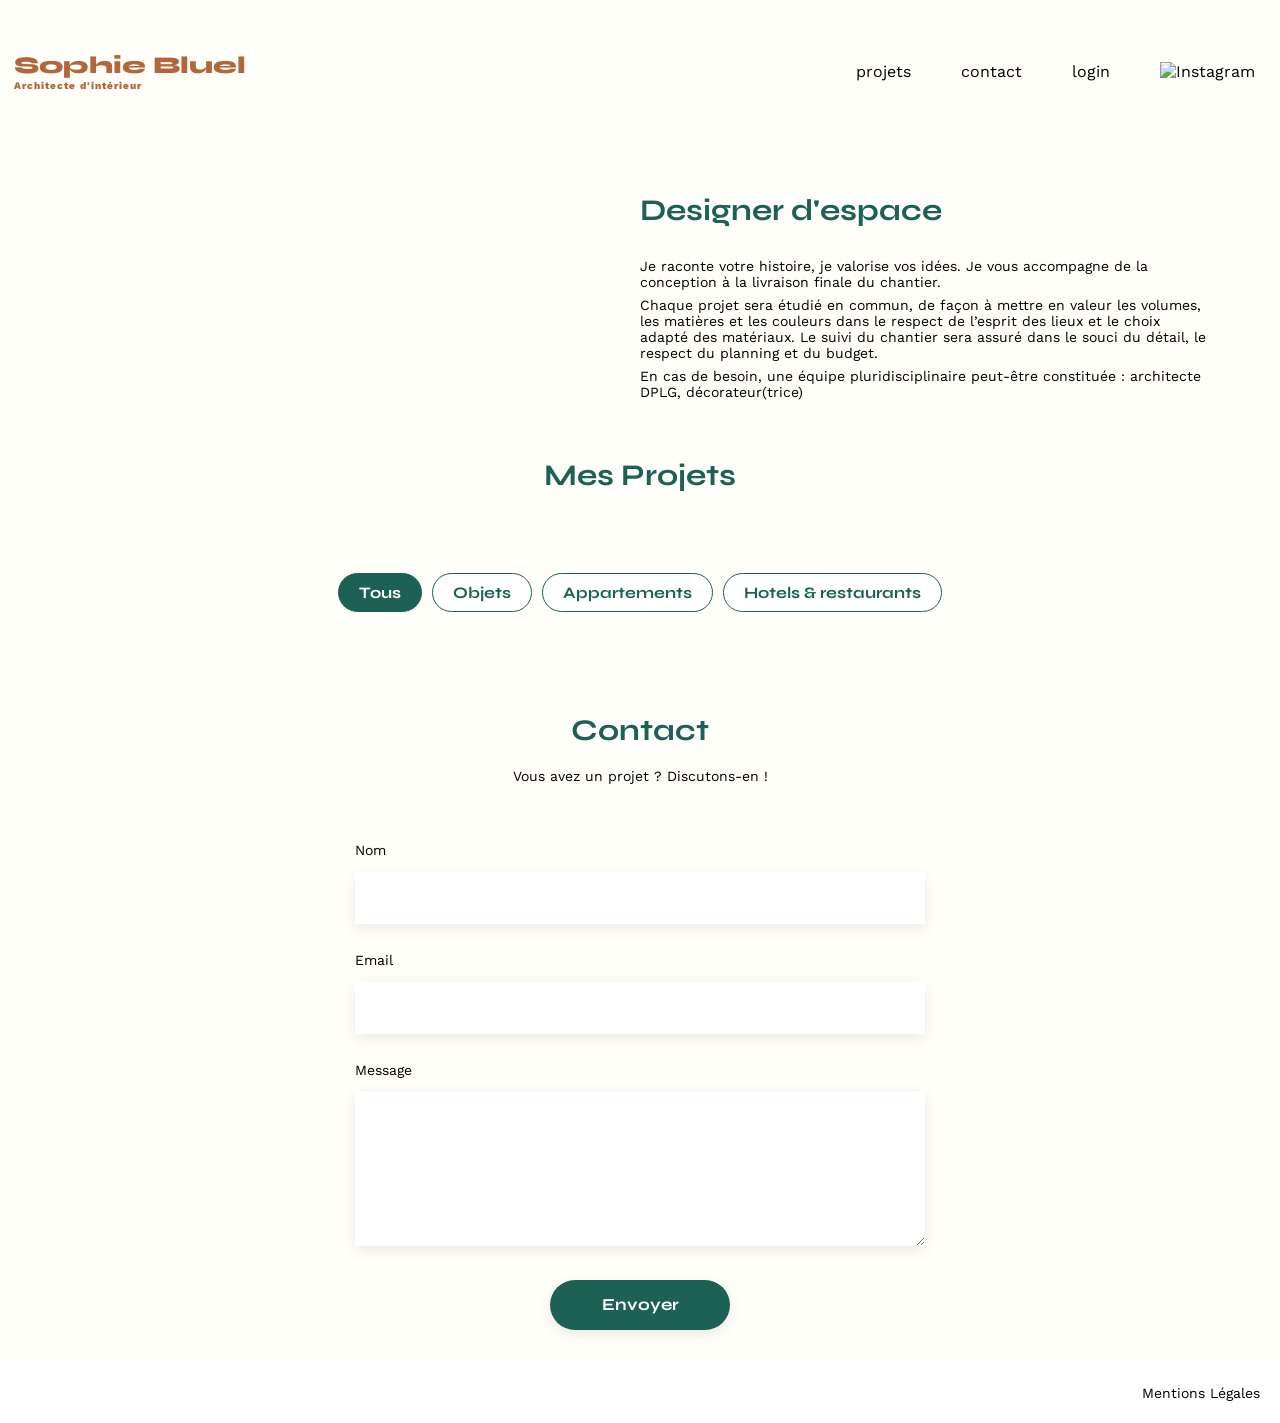
==== commit 44946a68: "Finalize project implementation" ====
--- a/FrontEnd/index.html
+++ b/FrontEnd/index.html
@@ -48,10 +48,10 @@
 		<section id="portfolio">
 			<h2>Mes Projets</h2>
 			<div class="filter">
-				<button class="btnTous" data-categoryId="0">Tous</button>
-				<button class="btnObjets" data-categoryId="1">Objets</button>
-				<button class="btnAppartements" data-categoryId="2">Appartements</button>
-				<button class="btnHotelsRestaurants" data-categoryId="3">Hotels & restaurants</button>
+				<button class="filter-btn active" data-categoryId="0">Tous</button>
+				<button class="filter-btn" data-categoryId="1">Objets</button>
+				<button class="filter-btn" data-categoryId="2">Appartements</button>
+				<button class="filter-btn" data-categoryId="3">Hotels & restaurants</button>
 			</div>
 			<div class="gallery">
 			</div>
--- a/FrontEnd/assets/style.css
+++ b/FrontEnd/assets/style.css
@@ -138,7 +138,6 @@
 	margin: auto;
 	font-family: 'Work Sans';
 	font-size: 14px;
-	/* line-height: 1; */
 	overflow-x: hidden;
 }
 
@@ -261,42 +260,49 @@
 
 
 .filter {
-	width: 585px;
-	height: 38px;
-	display: flex;
-	gap: 15px;
-	justify-content: center;
-	margin-top: 30px;
-	margin-bottom: 50px;
-}
-
-button {
-
-	/* width: 100px; */
+    display: flex;
+    gap: 10px;
+    justify-content: center;
+    margin-top: 30px;
+    margin-bottom: 50px;
+    width: 100%;
+}
+
+
+.filter button {
+    font-family: 'Syne', sans-serif;
+    font-weight: 700;
+    font-size: 16px;
+    min-height: 37px;
+    padding: 9px 20px;
+    border-radius: 60px;
+    color: #1D6154;
+    background-color: #FFFFFF;
+    border: 1px solid #1D6154;
+    text-align: center;
+    cursor: pointer;
+    box-sizing: border-box;
+    transition: all 0.2s ease-in-out;
+}
+
+.filter button .filter-btn {
+	font-family: 'Syne', sans-serif;
+	font-weight: 700;
+	font-size: 16px;
 	height: 37px;
 	border-radius: 60px;
-	border-width: 1px;
 	color: #1D6154;
 	background-color: #FFFFFF;
-	border: 1px solid
-}
-
-.filter button {
-	font-family: Syne;
-	font-weight: 700;
-	font-style: Bold;
-	font-size: 16px;
-	line-height: 100%;
-	letter-spacing: 0%;
+	border: 1px solid #1D6154;
+	padding: 0 20px;
 	text-align: center;
 	cursor: pointer;
-	display: inline-block;
-}
-
-button:hover {
+}
+
+.filter-btn.active,
+.filter-btn:hover {
 	background-color: #1D6154;
 	color: #FFFFFF;
-	opacity: 1;
 }
 
 #contact {
--- a/FrontEnd/admin.css
+++ b/FrontEnd/admin.css
@@ -49,6 +49,7 @@
     cursor: pointer;
     font-size: 20px;
     color: #000000;
+    outline: none;
 }
 
 .modal-view h3 {
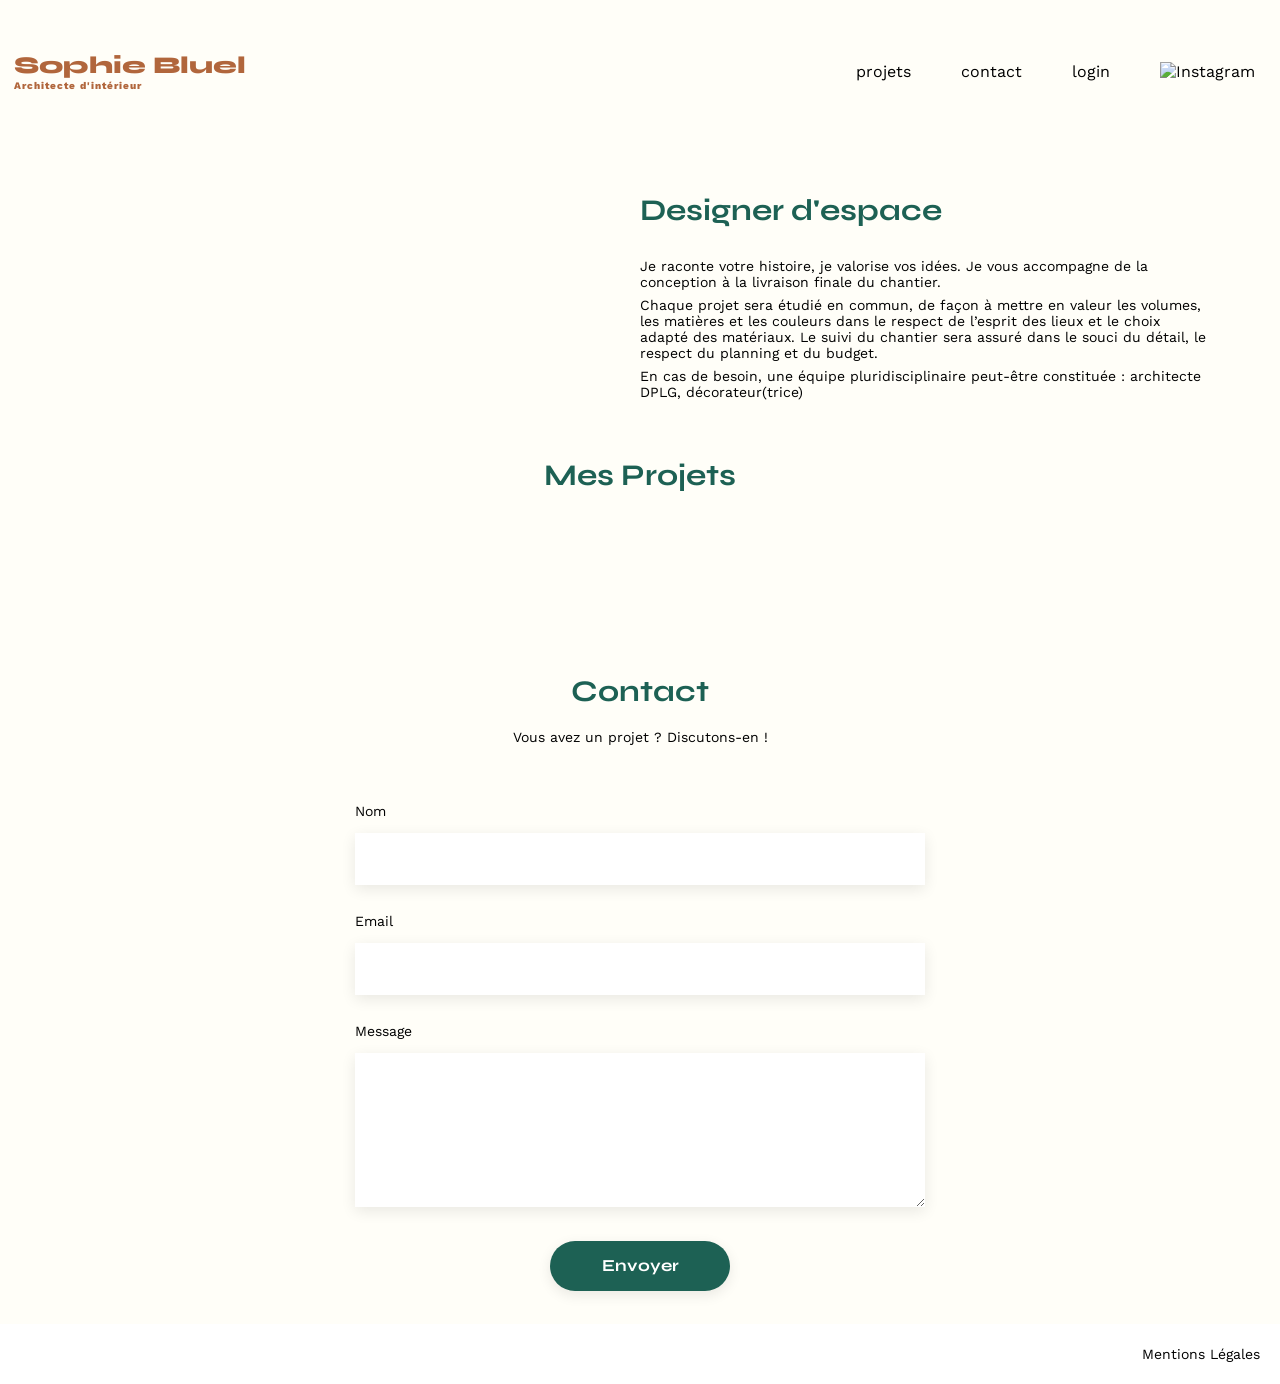
==== commit 98fbd50b: "Fix dynamic filters and JS issues" ====
--- a/FrontEnd/index.html
+++ b/FrontEnd/index.html
@@ -48,10 +48,6 @@
 		<section id="portfolio">
 			<h2>Mes Projets</h2>
 			<div class="filter">
-				<button class="filter-btn active" data-categoryId="0">Tous</button>
-				<button class="filter-btn" data-categoryId="1">Objets</button>
-				<button class="filter-btn" data-categoryId="2">Appartements</button>
-				<button class="filter-btn" data-categoryId="3">Hotels & restaurants</button>
 			</div>
 			<div class="gallery">
 			</div>
